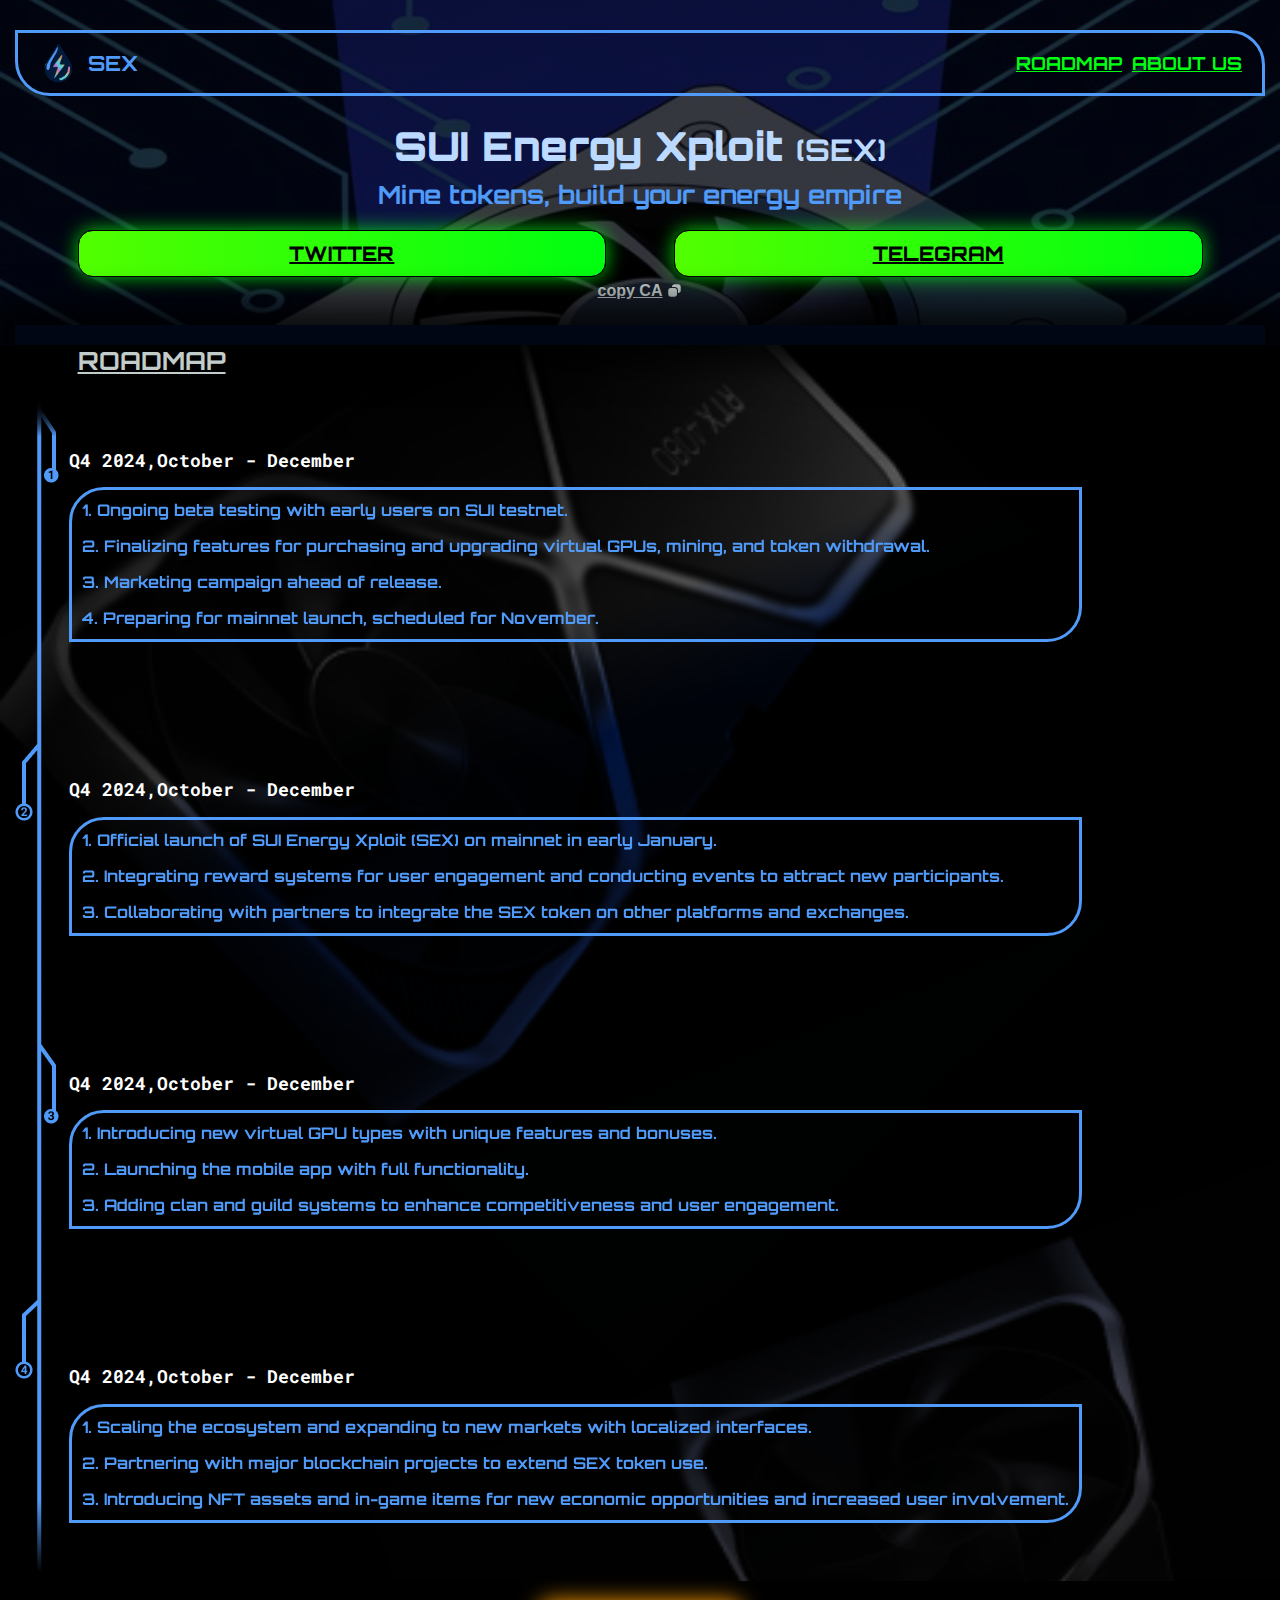
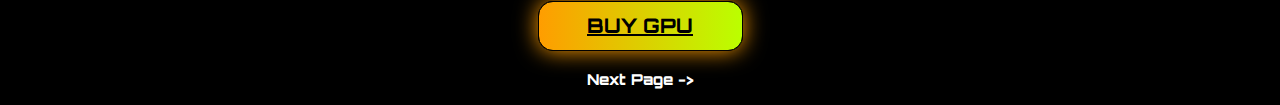
==== SEX/index.html @ 7a395f36 "Add files via upload" ====
<!DOCTYPE html>
<html>
<head>
	<meta charset="utf-8">
	<meta name="viewport" content="width=device-width, initial-scale=1">
	<title>SUI Energy Xploit (SEX)</title>
	<link rel="preconnect" href="https://fonts.googleapis.com">
	<link rel="preconnect" href="https://fonts.gstatic.com" crossorigin>
	<link href="https://fonts.googleapis.com/css2?family=Orbitron:wght@400..900&family=Roboto+Mono:ital,wght@0,100..700;1,100..700&display=swap" rel="stylesheet">
	<link rel="stylesheet" type="text/css" href="./src/style/main.css">
</head>
<body>
	<section id="head_view">
		<header>
			<div class="header_content">
				<nav>
					<div style="display: flex; gap: 10px;">
						<div style="display: flex; align-items: center; justify-content: center;">
							<img width="40px" height="40px" src="./src/assets/logo.png">
						</div>
						<div style="display: flex; align-items: center; justify-content: center;">
							<h1 class="logo_text">SEX</h1>
						</div>
					</div>
					<div style="display: flex; gap: 10px;">
						<div style="display: flex; align-items: center; justify-content: center;">
							<a href="#roadmap">ROADMAP</a>
						</div>
						<div style="display: flex; align-items: center; justify-content: center;">
							<a href="#about">ABOUT US</a>
						</div>
					</div>
				</nav>
			</div>
		</header>
		<div style="display: grid; gap: 15px">
			<div style="display: grid; align-items: center; align-items: center;">
				<h1 class="entry_title">SUI Energy Xploit <b>(SEX)</b></h1>
			</div>
			<div style="display: grid; align-items: center; align-items: center;">
				<h2 class="info_title">Mine tokens, build your energy empire</h1>
			</div>
		</div>
		<div style="display: grid; gap: 5px;">
			<nav style="padding: 0 5%;">
				<button class="social">TWITTER</button>
				<button class="social">TELEGRAM</button>
			</nav>
			<div style="display: flex; gap: 5px; justify-content: center;">
				<div style="display: flex; align-items: center; justify-content: center;">
					<p class="copy">copy CA</p>
				</div>
				<div style="display: flex; align-items: center; justify-content: center;">
					<svg xmlns="http://www.w3.org/2000/svg" width="15" height="15" viewBox="0 0 15 15" fill="none">
						<path fill-rule="evenodd" clip-rule="evenodd" d="M7.90178 4.06252H4.99999V3.75002C4.99999 2.3693 6.11928 1.25002 7.49999 1.25002H11.25C12.6307 1.25002 13.75 2.3693 13.75 3.75002V7.50002C13.75 8.88073 12.6307 10 11.25 10H10.9375V7.09823C10.9375 5.42165 9.57836 4.06252 7.90178 4.06252ZM7.49999 13.75H3.74999C2.36928 13.75 1.24999 12.6307 1.24999 11.25V7.50002C1.24999 6.1193 2.36928 5.00002 3.74999 5.00002H7.49999C8.8807 5.00002 9.99999 6.1193 9.99999 7.50002V11.25C9.99999 12.6307 8.8807 13.75 7.49999 13.75Z" fill="#C2CCCB"/>
					</svg>
				</div>
			</div>
		</div>
		<div class="separator"></div>
	</section>
	<section id="main_view">
		<div style="display: grid; align-items: center; padding: 0 5%;">
			<h3>ROADMAP</h3>
		</div>
		<main>
			<div>
				<img src="./src/assets/group.png">
			</div>
			<nav style="display: grid; width: 100%; gap: 5px;">
				<div class="main_group">
					<div style="padding: 15px 0;">
						<h4>Q4 2024,October - December</h4>
					</div>
					<div class="group">
						<span>1. Ongoing beta testing with early users on SUI testnet.</span>
						<span>2. Finalizing features for purchasing and upgrading virtual GPUs, mining, and token withdrawal.</span>
						<span>3. Marketing campaign ahead of release.</span>
						<span>4. Preparing for mainnet launch, scheduled for November.</span>
					</div>
				</div>
				<div class="main_group">
					<div style="padding: 15px 0;">
						<h4>Q4 2024,October - December</h4>
					</div>
					<div class="group">
						<span>1. Official launch of SUI Energy Xploit (SEX) on mainnet in early January.</span>
						<span>2. Integrating reward systems for user engagement and conducting events to attract new participants.</span>
						<span>3. Collaborating with partners to integrate the SEX token on other platforms and exchanges.</span>
					</div>
				</div>
				<div class="main_group">
					<div style="padding: 15px 0;">
						<h4>Q4 2024,October - December</h4>
					</div>
					<div class="group">
						<span>1. Introducing new virtual GPU types with unique features and bonuses.</span>
						<span>2. Launching the mobile app with full functionality.</span>
						<span>3. Adding clan and guild systems to enhance competitiveness and user engagement.</span>
					</div>
				</div>
				<div class="main_group">
					<div style="padding: 15px 0;">
						<h4>Q4 2024,October - December</h4>
					</div>
					<div class="group">
						<span>1. Scaling the ecosystem and expanding to new markets with localized interfaces.</span>
						<span>2. Partnering with major blockchain projects to extend SEX token use.</span>
						<span>3. Introducing NFT assets and in-game items for new economic opportunities and increased user involvement.</span>
					</div>
				</div>
			</nav>
		</main>
	</section>
	<section id="other_view">
		<div style="display: grid; align-items: center; justify-content: center; padding: 20px 0;">
			<div>
				<button class="buy">BUY GPU</button>
			</div>
		</div>
		<div style="padding: 0 0 15px 0;">
			<h2>Next Page -></h2>
		</div>
	</section>
</body>
</html>
---- SEX/src/style/main.css ----
* {
	padding: 0;
	margin: 0;
	box-sizing: border-box;
}

html, body {
	width: 100%;
	height: 100%;
	background: #000;
}

header {
	padding: 30px 0 0;
	width: 100%;
}

nav {
	display: flex;
	justify-content: space-between;
	align-items: center;
}

a {
	color: #00FF11;
	font-family: 'Orbitron', sans-serif;
	font-weight: 700;
	font-size: 18px;
}

b {
	font-family: 'Orbitron', sans-serif;
	font-weight: 700;
	font-size: 30px;
	color: #BCD9FF;
	text-align: center;
}

h3 {
	font-family: 'Orbitron', sans-serif;
	font-weight: 700;
	font-size: 25px;
	color: #C2CCCB;
	text-align: left;
	text-decoration: underline;
}

main {
	display: flex;
	gap: 10px;
}

h4 {
	font-family: Roboto Mono;
	font-size: 18px;
	font-weight: 700;
	line-height: 23.74px;
	text-align: left;
}

span {
	font-family: Orbitron;
	font-size: 16px;
	font-weight: 700;
	line-height: 21px;
	text-align: left;
	color: #509AF9;
}

h2 {
	font-family: Orbitron;
	font-size: 15px;
	font-weight: 800;
	line-height: 18.81px;
	text-align: center;
}

.header_content {
	border: 3px solid #509AF9;
	width: 100%;
	padding: 10px 20px;
    border-radius: 0 35px;
}

.logo_text {
	font-family: 'Orbitron', sans-serif;
	font-weight: 700;
	font-size: 21px;
	color: #509AF9;
}

#head_view {
	display: grid;
	gap:  25px;
	background-image: linear-gradient(165deg, #434343 110%, #898989 29%, #192030 66%, #aea8a8 100%), url("../assets/asset_1.png");
	background-blend-mode: multiply;
    color: #fff;
    background-size: cover;
    background-repeat: no-repeat;
    background-position: center;
    animation: Gradient 15s ease infinite;
    padding: 0 15px;
}

.entry_title {
	font-family: 'Orbitron', sans-serif;
	font-weight: 900;
	font-size: 40px;
	color: #BCD9FF;
	text-align: center;
}

.info_title {
	font-family: 'Orbitron', sans-serif;
	font-weight: 700;
	font-size: 25px;
	color: #509AF9;
	text-align: center;
}

.social {
	border: 1.5px solid #000;
	background: linear-gradient(267.98deg, #00FF11 0.74%, #51FF00 99.26%);
	font-family: 'Orbitron', sans-serif;
	font-weight: 800;
	font-size: 20px;
	box-shadow: 0px 0px 19.1px 0px #00FF11CC;
	text-decoration: underline;
	padding: 10px;
	border-radius: 15px;
	width: 47%;
}

.copy {
	font-family: -apple-system, BlinkMacSystemFont, Roboto, "Helvetica Neue", Arial, Tahoma, Verdana, sans-serif;
	font-weight: 600;
	font-size: 16px;
	color: #C2CCCB;
	text-align: center;
	text-decoration: underline;
}

.separator {
	height: 20px;
    box-shadow: 0px 0px 35px 20px #000000cc;
    background: #010614;
    width: 100%;
}

#main_view {
	display: grid;
	background-image: linear-gradient(159deg, #373737 10%, #ffffff 29%, #004eff 36%, #efe0e0 100%), url(../assets/asset_3.png);
	background-blend-mode: multiply;
    color: #fff;
    background-size: cover;
    background-repeat: no-repeat;
    background-position: center;
    animation: Gradient 15s ease infinite;
    padding: 0 15px;
}

.main_group {
	width: 100%;

}

.group {
	display: grid;
	padding: 10px;
	border: 3px solid #509AF9;
    border-radius: 35px 0;
    gap: 15px;
    backdrop-filter: blur(3px);
}

.buy {
	border: 1.5px solid #000;
	background: linear-gradient(90deg, #FF9D00 0%, #BBFF00 100%);
	font-family: 'Orbitron', sans-serif;
	font-weight: 800;
	font-size: 20px;
	height: 50px;
	box-shadow: 0px 0px 21.86px 0px #FF9D00;
	text-decoration: underline;
	border-radius: 15px;
	width: 205px;
}

#other_view {
	display: grid;
	background-blend-mode: multiply;
	background: #000;
    color: #fff;
    background-size: cover;
    background-repeat: no-repeat;
    background-position: center;
    animation: Gradient 15s ease infinite;
    padding: 0 15px;
}
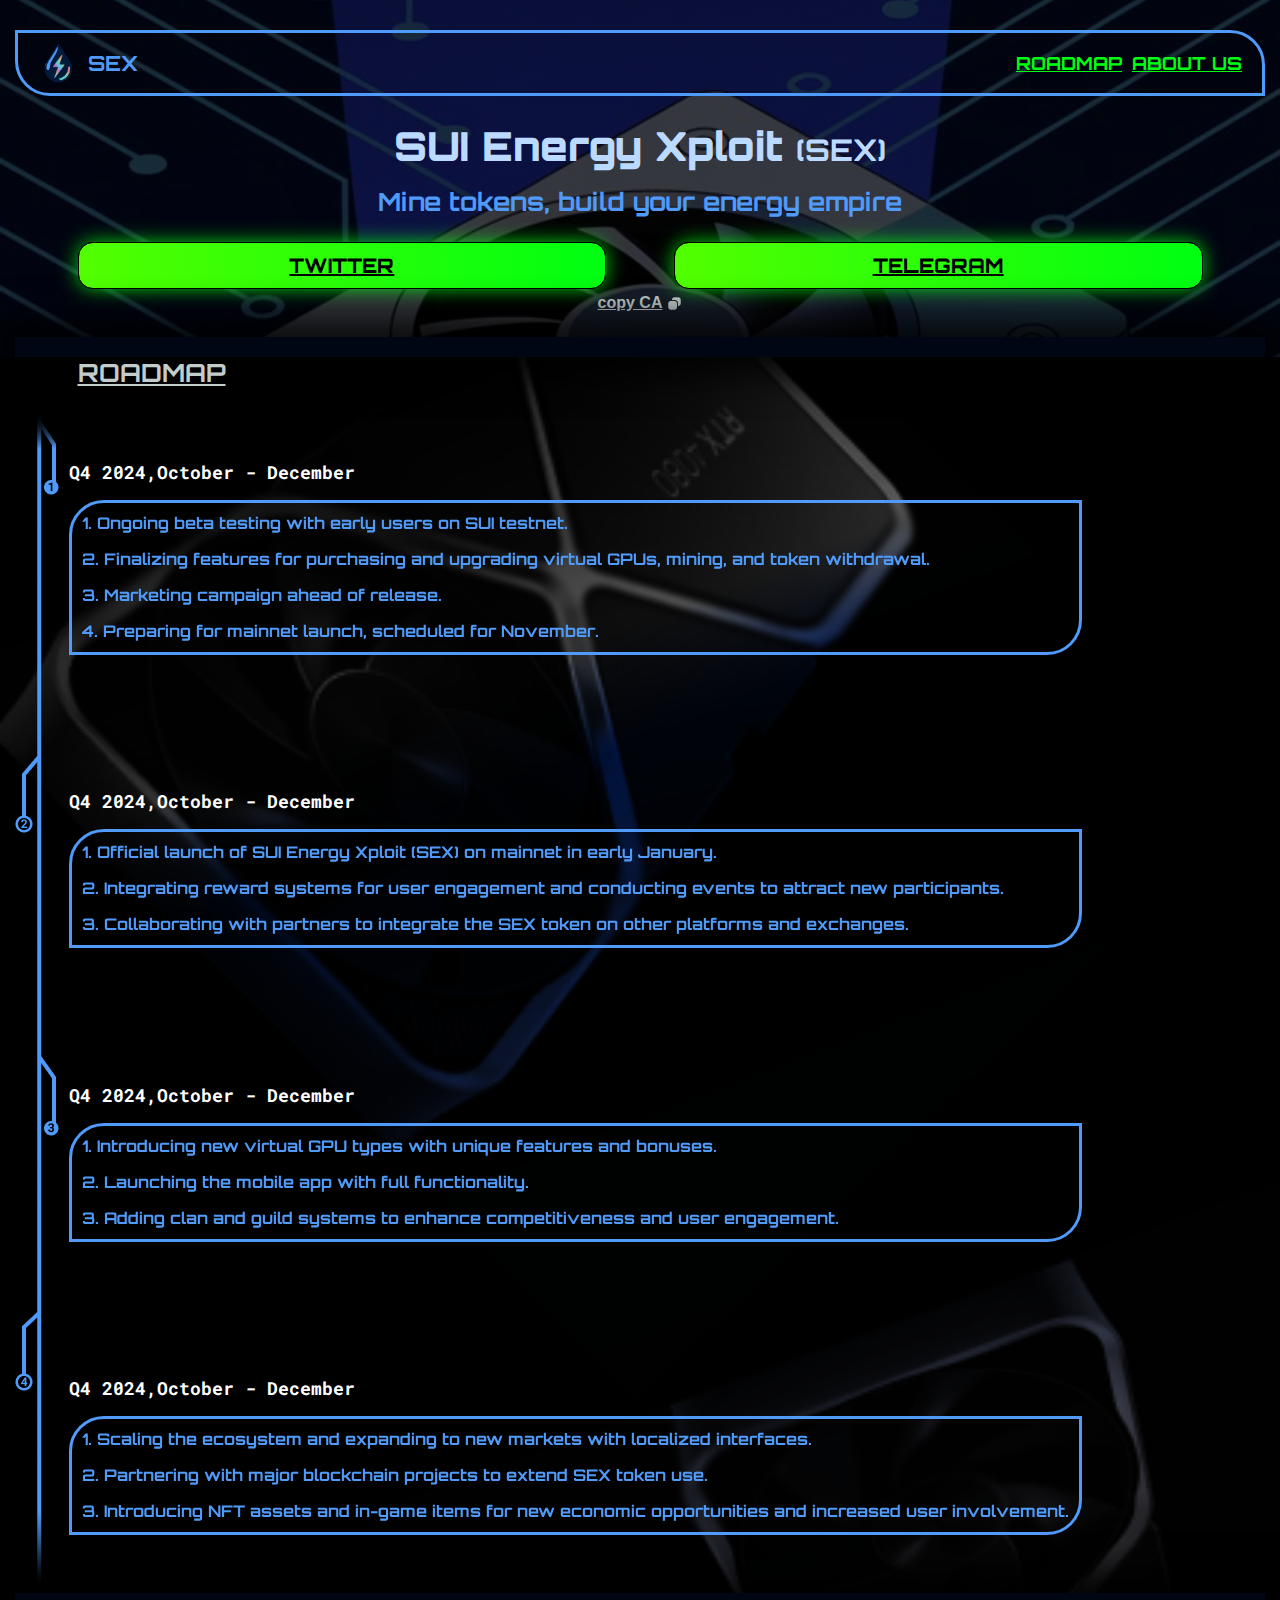
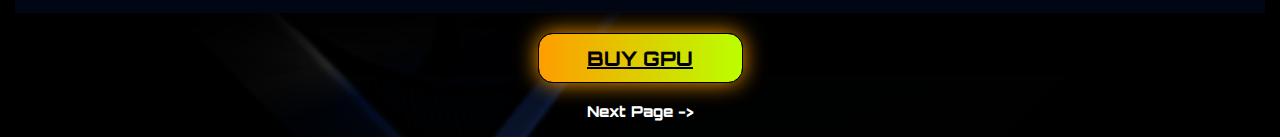
==== commit de9c9511: "Add files via upload" ====
--- a/SEX/index.html
+++ b/SEX/index.html
@@ -8,125 +8,254 @@
 	<link rel="preconnect" href="https://fonts.gstatic.com" crossorigin>
 	<link href="https://fonts.googleapis.com/css2?family=Orbitron:wght@400..900&family=Roboto+Mono:ital,wght@0,100..700;1,100..700&display=swap" rel="stylesheet">
 	<link rel="stylesheet" type="text/css" href="./src/style/main.css">
+	<link rel="stylesheet" type="text/css" href="./src/style/style.css">
 </head>
 <body>
-	<section id="head_view">
-		<header>
-			<div class="header_content">
-				<nav>
-					<div style="display: flex; gap: 10px;">
-						<div style="display: flex; align-items: center; justify-content: center;">
-							<img width="40px" height="40px" src="./src/assets/logo.png">
-						</div>
-						<div style="display: flex; align-items: center; justify-content: center;">
-							<h1 class="logo_text">SEX</h1>
-						</div>
-					</div>
-					<div style="display: flex; gap: 10px;">
-						<div style="display: flex; align-items: center; justify-content: center;">
-							<a href="#roadmap">ROADMAP</a>
-						</div>
-						<div style="display: flex; align-items: center; justify-content: center;">
-							<a href="#about">ABOUT US</a>
-						</div>
-					</div>
-				</nav>
-			</div>
-		</header>
-		<div style="display: grid; gap: 15px">
-			<div style="display: grid; align-items: center; align-items: center;">
-				<h1 class="entry_title">SUI Energy Xploit <b>(SEX)</b></h1>
-			</div>
-			<div style="display: grid; align-items: center; align-items: center;">
-				<h2 class="info_title">Mine tokens, build your energy empire</h1>
-			</div>
-		</div>
-		<div style="display: grid; gap: 5px;">
-			<nav style="padding: 0 5%;">
-				<button class="social">TWITTER</button>
-				<button class="social">TELEGRAM</button>
-			</nav>
-			<div style="display: flex; gap: 5px; justify-content: center;">
-				<div style="display: flex; align-items: center; justify-content: center;">
-					<p class="copy">copy CA</p>
-				</div>
-				<div style="display: flex; align-items: center; justify-content: center;">
-					<svg xmlns="http://www.w3.org/2000/svg" width="15" height="15" viewBox="0 0 15 15" fill="none">
-						<path fill-rule="evenodd" clip-rule="evenodd" d="M7.90178 4.06252H4.99999V3.75002C4.99999 2.3693 6.11928 1.25002 7.49999 1.25002H11.25C12.6307 1.25002 13.75 2.3693 13.75 3.75002V7.50002C13.75 8.88073 12.6307 10 11.25 10H10.9375V7.09823C10.9375 5.42165 9.57836 4.06252 7.90178 4.06252ZM7.49999 13.75H3.74999C2.36928 13.75 1.24999 12.6307 1.24999 11.25V7.50002C1.24999 6.1193 2.36928 5.00002 3.74999 5.00002H7.49999C8.8807 5.00002 9.99999 6.1193 9.99999 7.50002V11.25C9.99999 12.6307 8.8807 13.75 7.49999 13.75Z" fill="#C2CCCB"/>
-					</svg>
-				</div>
-			</div>
-		</div>
-		<div class="separator"></div>
-	</section>
-	<section id="main_view">
-		<div style="display: grid; align-items: center; padding: 0 5%;">
-			<h3>ROADMAP</h3>
-		</div>
-		<main>
+	<main id="map" class="enter">
+		<section id="head_view">
+			<header>
+				<div class="header_content">
+					<nav>
+						<div style="display: flex; gap: 10px;">
+							<div style="display: flex; align-items: center; justify-content: center;">
+								<img width="40px" height="40px" src="./src/assets/logo.png">
+							</div>
+							<div style="display: flex; align-items: center; justify-content: center;">
+								<h1 class="logo_text">SEX</h1>
+							</div>
+						</div>
+						<div id="routes">
+							<div style="display: flex; align-items: center; justify-content: center;">
+								<a href="#roadmap">ROADMAP</a>
+							</div>
+							<div style="display: flex; align-items: center; justify-content: center;">
+								<a href="#about">ABOUT US</a>
+							</div>
+						</div>
+					</nav>
+				</div>
+			</header>
+			<div style="display: grid; gap: 15px">
+				<div style="display: grid; align-items: center; align-items: center;">
+					<h1 class="entry_title">SUI Energy Xploit <b>(SEX)</b></h1>
+				</div>
+				<div style="display: grid; align-items: center; align-items: center;">
+					<h2 class="info_title">Mine tokens, build your energy empire</h1>
+				</div>
+			</div>
+			<div style="display: grid; gap: 5px;">
+				<nav style="padding: 0 5%;">
+					<button class="social">TWITTER</button>
+					<button class="social">TELEGRAM</button>
+				</nav>
+				<div style="display: flex; gap: 5px; justify-content: center;">
+					<div style="display: flex; align-items: center; justify-content: center;">
+						<p class="copy">copy CA</p>
+					</div>
+					<div style="display: flex; align-items: center; justify-content: center;">
+						<svg xmlns="http://www.w3.org/2000/svg" width="15" height="15" viewBox="0 0 15 15" fill="none">
+							<path fill-rule="evenodd" clip-rule="evenodd" d="M7.90178 4.06252H4.99999V3.75002C4.99999 2.3693 6.11928 1.25002 7.49999 1.25002H11.25C12.6307 1.25002 13.75 2.3693 13.75 3.75002V7.50002C13.75 8.88073 12.6307 10 11.25 10H10.9375V7.09823C10.9375 5.42165 9.57836 4.06252 7.90178 4.06252ZM7.49999 13.75H3.74999C2.36928 13.75 1.24999 12.6307 1.24999 11.25V7.50002C1.24999 6.1193 2.36928 5.00002 3.74999 5.00002H7.49999C8.8807 5.00002 9.99999 6.1193 9.99999 7.50002V11.25C9.99999 12.6307 8.8807 13.75 7.49999 13.75Z" fill="#C2CCCB"/>
+						</svg>
+					</div>
+				</div>
+			</div>
+			<div class="separator"></div>
+		</section>
+		<section id="main_view">
+			<div style="display: grid; align-items: center; padding: 0 5%;">
+				<h3>ROADMAP</h3>
+			</div>
+			<main class="grp">
+				<div>
+					<img src="./src/assets/group.png">
+				</div>
+				<nav style="display: grid; width: 100%; gap: 5px;">
+					<div class="main_group">
+						<div style="padding: 15px 0;">
+							<h4>Q4 2024,October - December</h4>
+						</div>
+						<div class="group">
+							<span>1. Ongoing beta testing with early users on SUI testnet.</span>
+							<span>2. Finalizing features for purchasing and upgrading virtual GPUs, mining, and token withdrawal.</span>
+							<span>3. Marketing campaign ahead of release.</span>
+							<span>4. Preparing for mainnet launch, scheduled for November.</span>
+						</div>
+					</div>
+					<div class="main_group">
+						<div style="padding: 15px 0;">
+							<h4>Q4 2024,October - December</h4>
+						</div>
+						<div class="group">
+							<span>1. Official launch of SUI Energy Xploit (SEX) on mainnet in early January.</span>
+							<span>2. Integrating reward systems for user engagement and conducting events to attract new participants.</span>
+							<span>3. Collaborating with partners to integrate the SEX token on other platforms and exchanges.</span>
+						</div>
+					</div>
+					<div class="main_group">
+						<div style="padding: 15px 0;">
+							<h4>Q4 2024,October - December</h4>
+						</div>
+						<div class="group">
+							<span>1. Introducing new virtual GPU types with unique features and bonuses.</span>
+							<span>2. Launching the mobile app with full functionality.</span>
+							<span>3. Adding clan and guild systems to enhance competitiveness and user engagement.</span>
+						</div>
+					</div>
+					<div class="main_group">
+						<div style="padding: 15px 0;">
+							<h4>Q4 2024,October - December</h4>
+						</div>
+						<div class="group">
+							<span>1. Scaling the ecosystem and expanding to new markets with localized interfaces.</span>
+							<span>2. Partnering with major blockchain projects to extend SEX token use.</span>
+							<span>3. Introducing NFT assets and in-game items for new economic opportunities and increased user involvement.</span>
+						</div>
+					</div>
+				</nav>
+			</main>
+			<div class="separator"></div>
+		</section>
+		<section id="other_view">
+			<div style="display: grid; align-items: center; justify-content: center; padding: 20px 0;">
+				<div>
+					<button class="buy">BUY GPU</button>
+				</div>
+			</div>
+			<div style="padding: 0 0 15px 0;">
+				<h2>Next Page -></h2>
+			</div>
+		</section>
+	</main>
+	<main id="about" class="enter">
+		<section id="head_view">
+			<header>
+				<div class="header_content">
+					<nav>
+						<div style="display: flex; gap: 10px;">
+							<div style="display: flex; align-items: center; justify-content: center;">
+								<img width="40px" height="40px" src="./src/assets/logo.png">
+							</div>
+							<div style="display: flex; align-items: center; justify-content: center;">
+								<h1 class="logo_text">SEX</h1>
+							</div>
+						</div>
+						<div id="routes">
+							<div style="display: flex; align-items: center; justify-content: center;">
+								<a href="#roadmap">ROADMAP</a>
+							</div>
+							<div style="display: flex; align-items: center; justify-content: center;">
+								<a href="#about">ABOUT US</a>
+							</div>
+						</div>
+					</nav>
+				</div>
+			</header>
+			<div style="display: grid; gap: 15px">
+				<div style="display: grid; align-items: center; align-items: center;">
+					<h1 class="entry_title">HISTORY OF SUI Energy Xploit</h1>
+				</div>
+				<div style="display: grid; align-items: center; align-items: center;">
+					<h2 class="info_title" style="opacity: 0;">Mine tokens, build your energy empire</h1>
+				</div>
+			</div>
+			<div style="display: grid; gap: 5px;">
+				<nav style="padding: 0 5%;">
+					<button class="social">TWITTER</button>
+					<button class="social">TELEGRAM</button>
+				</nav>
+				<div style="display: flex; gap: 5px; justify-content: center;">
+					<div style="display: flex; align-items: center; justify-content: center;">
+						<p class="copy">copy CA</p>
+					</div>
+					<div style="display: flex; align-items: center; justify-content: center;">
+						<svg xmlns="http://www.w3.org/2000/svg" width="15" height="15" viewBox="0 0 15 15" fill="none">
+							<path fill-rule="evenodd" clip-rule="evenodd" d="M7.90178 4.06252H4.99999V3.75002C4.99999 2.3693 6.11928 1.25002 7.49999 1.25002H11.25C12.6307 1.25002 13.75 2.3693 13.75 3.75002V7.50002C13.75 8.88073 12.6307 10 11.25 10H10.9375V7.09823C10.9375 5.42165 9.57836 4.06252 7.90178 4.06252ZM7.49999 13.75H3.74999C2.36928 13.75 1.24999 12.6307 1.24999 11.25V7.50002C1.24999 6.1193 2.36928 5.00002 3.74999 5.00002H7.49999C8.8807 5.00002 9.99999 6.1193 9.99999 7.50002V11.25C9.99999 12.6307 8.8807 13.75 7.49999 13.75Z" fill="#C2CCCB"/>
+						</svg>
+					</div>
+				</div>
+			</div>
+			<div class="separator"></div>
+		</section>
+		<section id="main_view">
+			<div style="display: grid; align-items: center; padding: 0 10px 5%;">
+				<h3>ABOUT US</h3>
+			</div>
+			<main class="grp">
+				<div>
+					<img src="./src/assets/line.png">
+				</div>
+				<nav style="display: grid; width: 100%; gap: 5px;">
+					<div class="main_group">
+						<div class="text_group">
+							<span>The SUI Energy Xploit (SEX) project emerged from the vision of making blockchain technology accessible and engaging through a gamified mining experience. Inspired by the growing demand for digital assets and the increasing popularity of virtual economies, a team of crypto enthusiasts and developers set out to create an ecosystem where users could participate in crypto mining without the need for expensive physical equipment.</span>
+						</div>
+					</div>
+					<div class="main_group">
+						<div class="text_group">
+							<span>The core idea behind SUI Energy Xploit is to offer users the ability to purchase virtual GPUs and mine tokens within the SUI blockchain ecosystem. These tokens, called SEX, can be traded, accumulated, or used within the platform, transforming mining into an accessible and fun process. Virtual GPUs vary in power and efficiency, adding a strategic element for participants who want to build and optimize their mining setups.</span>
+						</div>
+					</div>
+					<div class="main_group">
+						<div class="text_group">
+							<span>The name SUI Energy Xploit reflects the concept of harnessing (“exploiting”) virtual energy and computing power to mine tokens, showcasing an innovative approach within the SUI ecosystem. The SEX token serves as a means to manage energy resources, upgrade virtual mining rigs, and engage users in various activities within the platform.</span>
+						</div>
+					</div>
+				</nav>
+			</main>
+			<div class="separator"></div>
+		</section>
+		<section id="about_view">
 			<div>
-				<img src="./src/assets/group.png">
-			</div>
-			<nav style="display: grid; width: 100%; gap: 5px;">
-				<div class="main_group">
-					<div style="padding: 15px 0;">
-						<h4>Q4 2024,October - December</h4>
-					</div>
-					<div class="group">
-						<span>1. Ongoing beta testing with early users on SUI testnet.</span>
-						<span>2. Finalizing features for purchasing and upgrading virtual GPUs, mining, and token withdrawal.</span>
-						<span>3. Marketing campaign ahead of release.</span>
-						<span>4. Preparing for mainnet launch, scheduled for November.</span>
-					</div>
-				</div>
-				<div class="main_group">
-					<div style="padding: 15px 0;">
-						<h4>Q4 2024,October - December</h4>
-					</div>
-					<div class="group">
-						<span>1. Official launch of SUI Energy Xploit (SEX) on mainnet in early January.</span>
-						<span>2. Integrating reward systems for user engagement and conducting events to attract new participants.</span>
-						<span>3. Collaborating with partners to integrate the SEX token on other platforms and exchanges.</span>
-					</div>
-				</div>
-				<div class="main_group">
-					<div style="padding: 15px 0;">
-						<h4>Q4 2024,October - December</h4>
-					</div>
-					<div class="group">
-						<span>1. Introducing new virtual GPU types with unique features and bonuses.</span>
-						<span>2. Launching the mobile app with full functionality.</span>
-						<span>3. Adding clan and guild systems to enhance competitiveness and user engagement.</span>
-					</div>
-				</div>
-				<div class="main_group">
-					<div style="padding: 15px 0;">
-						<h4>Q4 2024,October - December</h4>
-					</div>
-					<div class="group">
-						<span>1. Scaling the ecosystem and expanding to new markets with localized interfaces.</span>
-						<span>2. Partnering with major blockchain projects to extend SEX token use.</span>
-						<span>3. Introducing NFT assets and in-game items for new economic opportunities and increased user involvement.</span>
-					</div>
-				</div>
-			</nav>
-		</main>
-	</section>
-	<section id="other_view">
-		<div style="display: grid; align-items: center; justify-content: center; padding: 20px 0;">
-			<div>
-				<button class="buy">BUY GPU</button>
-			</div>
-		</div>
-		<div style="padding: 0 0 15px 0;">
-			<h2>Next Page -></h2>
-		</div>
-	</section>
+				<h2 class="info_title" style="color: #FF9D00;">The primary objectives of SUI Energy Xploit (SEX) are: +</h2>
+			</div>
+			<nav style="display: grid; width: 100%; gap: 5px; padding: 0 5%;">
+					<div class="main_group">
+						<div style="padding: 15px 0;">
+							<h4>Simplifying Virtual Mining</h4>
+						</div>
+						<div class="group">
+							<span>process easy and enjoyable, removing the need for costly equipment and complex setups.</span>
+						</div>
+					</div>
+					<div class="main_group">
+						<div style="padding: 15px 0;">
+							<h4>Gamifying and Motivating Users</h4>
+						</div>
+						<div class="group">
+							<span>Users can acquire and upgrade virtual devices that mine SEX tokens, compete with other participants, and develop their virtual “energy empires.</span>
+						</div>
+					</div>
+					<div class="main_group">
+						<div style="padding: 15px 0;">
+							<h4>An Innovative and Eco-Friendly Mining Alternative</h4>
+						</div>
+						<div class="group">
+							<span>Virtual mining consumes no physical resources, making it more sustainable and environmentally friendly.</span>
+						</div>
+					</div>
+					<div class="main_group">
+						<div style="padding: 15px 0;">
+							<h4>Strengthening and Expanding the SUI Ecosystem</h4>
+						</div>
+						<div class="group">
+							<span>process easy and enjoyable, removing the need for costly equipment and complex setups.</span>
+						</div>
+					</div>
+				</nav>
+				<div class="separator"></div>
+		</section>
+		<section id="other_view">
+			<div style="display: grid; align-items: center; justify-content: center; padding: 20px 0;">
+				<div>
+					<button class="buy">BUY GPU</button>
+				</div>
+			</div>
+			<div style="padding: 0 0 15px 0;">
+				<h2><- PREVIOUS PAGE</h2>
+			</div>
+		</section>
+	</main>
+	<script src="./src/js/script.js"></script>
 </body>
 </html>
-
-
-
-
-
-
--- a/SEX/src/style/main.css
+++ b/SEX/src/style/main.css
@@ -46,7 +46,7 @@
 	text-decoration: underline;
 }
 
-main {
+.grp {
 	display: flex;
 	gap: 10px;
 }
@@ -117,6 +117,7 @@
 	font-size: 25px;
 	color: #509AF9;
 	text-align: center;
+	line-height: 31px;
 }
 
 .social {
@@ -174,6 +175,13 @@
     backdrop-filter: blur(3px);
 }
 
+.text_group {
+	display: grid;
+	padding: 10px;
+    gap: 15px;
+    backdrop-filter: blur(2px);
+}
+
 .buy {
 	border: 1.5px solid #000;
 	background: linear-gradient(90deg, #FF9D00 0%, #BBFF00 100%);
@@ -190,18 +198,48 @@
 #other_view {
 	display: grid;
 	background-blend-mode: multiply;
-	background: #000;
-    color: #fff;
-    background-size: cover;
-    background-repeat: no-repeat;
-    background-position: center;
-    animation: Gradient 15s ease infinite;
-    padding: 0 15px;
-}
-
-
-
-
-
-
-
+	background-image: linear-gradient(159deg, #373737 10%, #ffffff 29%, #004eff 36%, #efe0e0 100%), url(../assets/asset_3.png);
+    color: #fff;
+    background-size: cover;
+    background-repeat: no-repeat;
+    background-position: center;
+    animation: Gradient 15s ease infinite;
+    padding: 0 15px;
+}
+
+#about_view {
+	display: grid;
+	background-blend-mode: multiply;
+	background-image: linear-gradient(159deg, #373737 10%, #ffffff 29%, #004eff 36%, #efe0e0 100%), url(../assets/asset_3.png);
+    color: #fff;
+    background-size: cover;
+    background-repeat: no-repeat;
+    background-position: center;
+    animation: Gradient 15s ease infinite;
+    padding: 0 15px;
+    gap: 15px;
+}
+
+#map {
+	display: block;
+}
+
+#about {
+	display: none;
+}
+
+
+@keyframes enter-animation {
+  from {
+    opacity: 0;
+  }
+  to {
+    opacity: 1;
+  }
+}
+
+.enter {
+  animation: enter-animation 1s ease;
+}
+
+
--- a/SEX/src/style/style.css
+++ b/SEX/src/style/style.css
@@ -0,0 +1,27 @@
+#routes {
+	display: flex;
+	gap: 10px;
+}
+
+
+@media(max-width:  420px) {
+	#routes {
+		display: grid;
+	}
+
+	a {
+		font-size: 15px;
+	}
+
+	.entry_title {
+		font-size: 34px;
+	}
+
+	.info_title {
+		font-size: 21px;
+	}
+
+	.social {
+		font-size: 16px;
+	}
+}